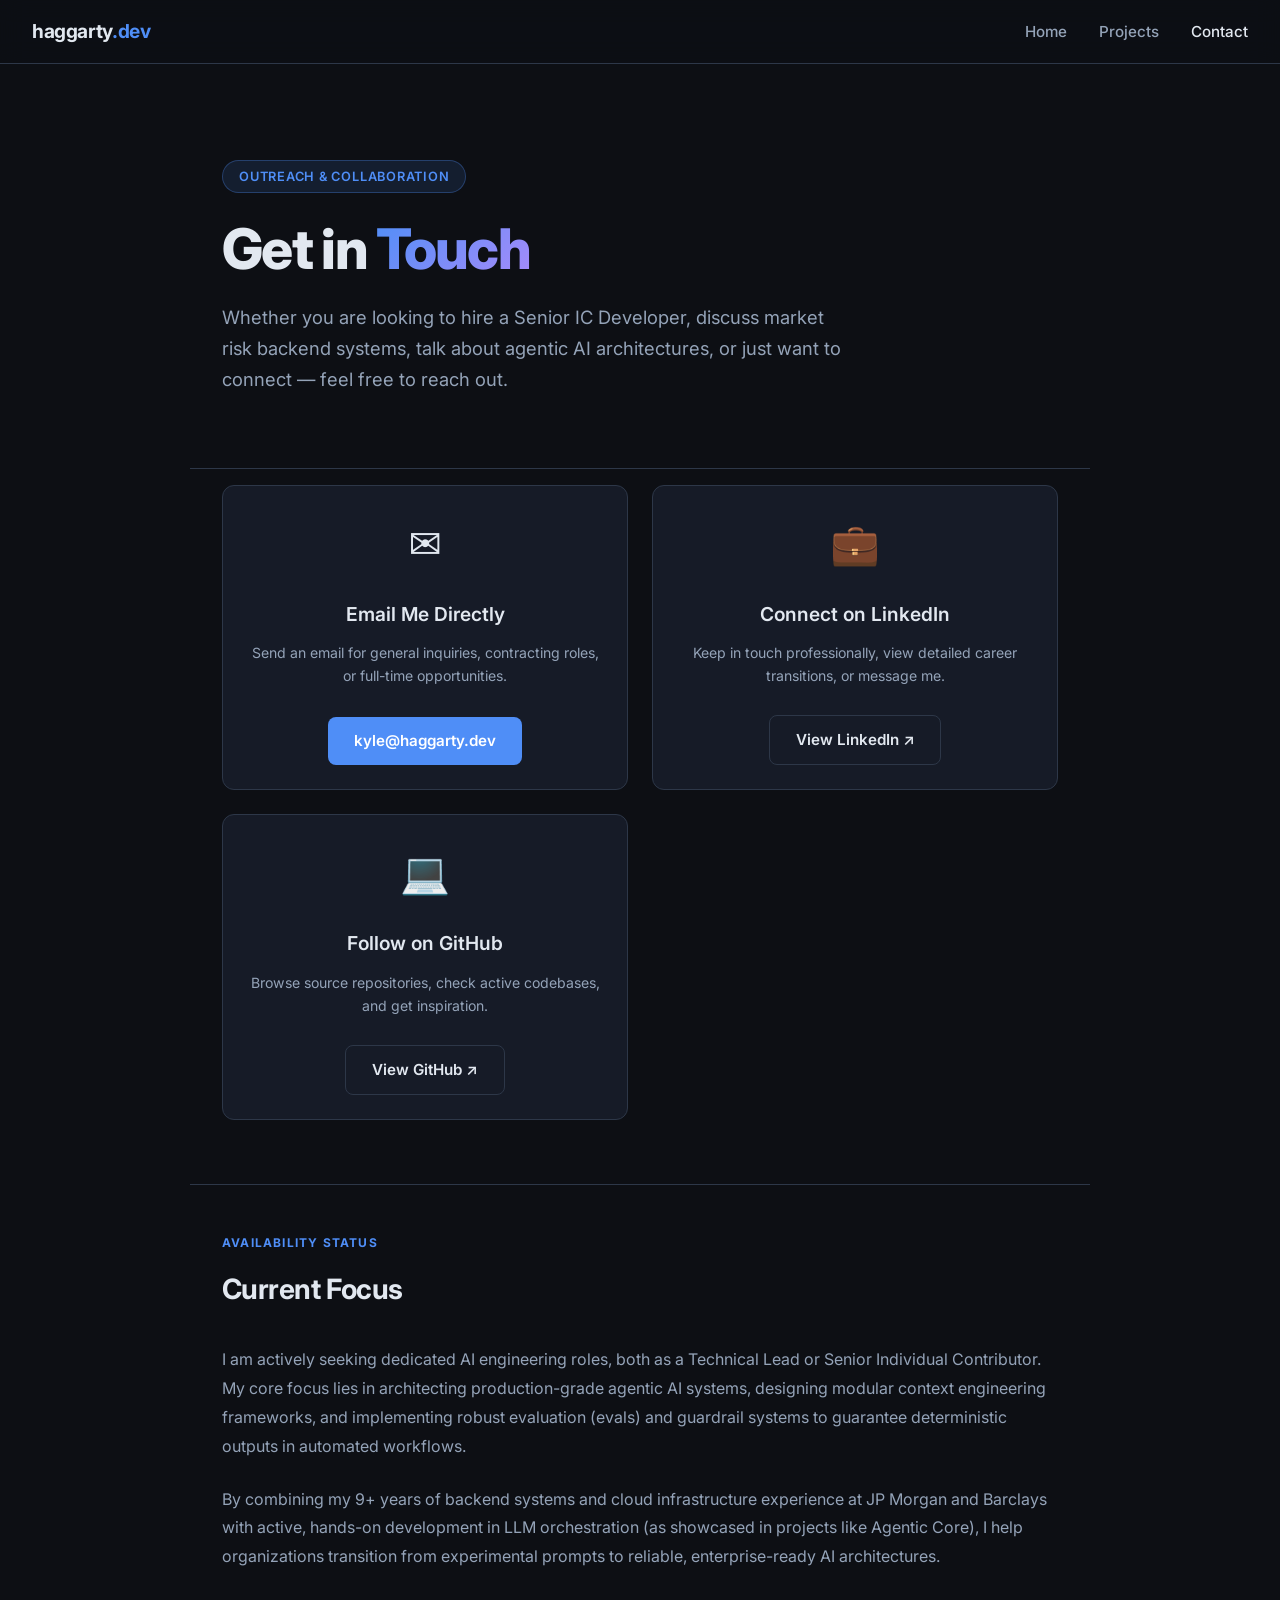
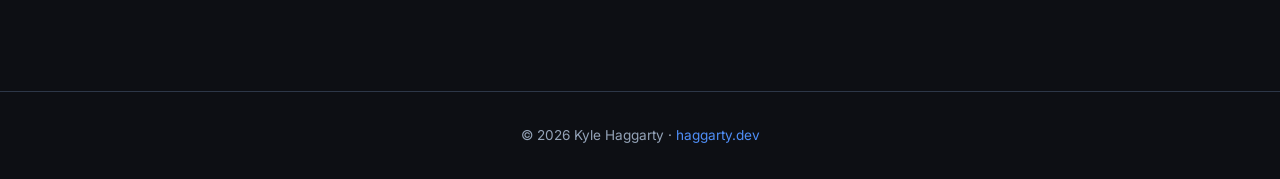
==== contact.html @ 56a33f6f "feat(profile): rebrand portfolio for Senior AI roles and add contact.html" ====
<!DOCTYPE html>
<html lang="en">

<head>
  <meta charset="UTF-8" />
  <meta name="viewport" content="width=device-width, initial-scale=1.0" />
  <title>Contact — Kyle Haggarty</title>
  <meta name="description"
    content="Get in touch with Kyle Haggarty — Senior Software Engineer. Direct email, LinkedIn, and GitHub links." />
  <link rel="preconnect" href="https://fonts.googleapis.com" />
  <link rel="preconnect" href="https://fonts.gstatic.com" crossorigin />
  <link href="https://fonts.googleapis.com/css2?family=Inter:wght@400;500;600;700;800&display=swap" rel="stylesheet" />
  <link rel="stylesheet" href="styles.css" />
</head>

<body>

  <!-- NAV -->
  <nav>
    <a href="index.html" class="nav-brand">haggarty<span>.dev</span></a>
    <ul class="nav-links">
      <li><a href="index.html">Home</a></li>
      <li><a href="projects.html">Projects</a></li>
      <li><a href="contact.html" class="active">Contact</a></li>
    </ul>
  </nav>

  <!-- HEADER -->
  <div class="hero" style="padding-bottom:2rem;">
    <div class="hero-tag">Outreach &amp; Collaboration</div>
    <h1>Get in <span class="highlight">Touch</span></h1>
    <p class="hero-sub">
      Whether you are looking to hire a Senior IC Developer, discuss market risk backend systems, talk about agentic AI
      architectures, or just want to connect — feel free to reach out.
    </p>
  </div>

  <!-- CONTACT OPTIONS -->
  <section style="padding-top:1rem;">
    <div class="projects-grid">

      <!-- Email Card -->
      <div class="project-card"
        style="text-align: center; align-items: center; justify-content: center; min-height: 220px;">
        <div class="project-icon" style="font-size: 2.5rem; margin-bottom: 0.5rem;">✉️</div>
        <div class="project-name" style="font-size: 1.2rem;">Email Me Directly</div>
        <div class="project-desc" style="text-align: center; margin-bottom: 1rem;">
          Send an email for general inquiries, contracting roles, or full-time opportunities.
        </div>
        <a href="mailto:kyle@haggarty.dev" class="btn btn-primary" style="margin-top: auto;">kyle@haggarty.dev</a>
      </div>

      <!-- LinkedIn Card -->
      <div class="project-card"
        style="text-align: center; align-items: center; justify-content: center; min-height: 220px;">
        <div class="project-icon" style="font-size: 2.5rem; margin-bottom: 0.5rem;">💼</div>
        <div class="project-name" style="font-size: 1.2rem;">Connect on LinkedIn</div>
        <div class="project-desc" style="text-align: center; margin-bottom: 1rem;">
          Keep in touch professionally, view detailed career transitions, or message me.
        </div>
        <a href="https://www.linkedin.com/in/kyle-haggarty/" target="_blank" rel="noopener" class="btn btn-outline"
          style="margin-top: auto;">View LinkedIn ↗</a>
      </div>

      <!-- GitHub Card -->
      <div class="project-card"
        style="text-align: center; align-items: center; justify-content: center; min-height: 220px;">
        <div class="project-icon" style="font-size: 2.5rem; margin-bottom: 0.5rem;">💻</div>
        <div class="project-name" style="font-size: 1.2rem;">Follow on GitHub</div>
        <div class="project-desc" style="text-align: center; margin-bottom: 1rem;">
          Browse source repositories, check active codebases, and get inspiration.
        </div>
        <a href="https://github.com/haggarty15" target="_blank" rel="noopener" class="btn btn-outline"
          style="margin-top: auto;">View GitHub ↗</a>
      </div>

    </div>
  </section>

  <!-- LIMELIGHT BIO -->
  <section id="status-availability"
    style="border-top: 1px solid var(--border); padding-top: 3rem; max-width: 900px; margin: 0 auto;">
    <div class="section-label">Availability Status</div>
    <div class="section-title">Current Focus</div>
    <p style="color: var(--muted); font-size: 1rem; line-height: 1.8; margin-bottom: 1.5rem;">
      I am actively seeking dedicated AI engineering roles, both as a Technical Lead or Senior Individual Contributor. My core focus lies in architecting production-grade agentic AI systems, designing modular context engineering frameworks, and implementing robust evaluation (evals) and guardrail systems to guarantee deterministic outputs in automated workflows.
    </p>
    <p style="color: var(--muted); font-size: 1rem; line-height: 1.8; margin-bottom: 1.5rem;">
      By combining my 9+ years of backend systems and cloud infrastructure experience at JP Morgan and Barclays with active, hands-on development in LLM orchestration (as showcased in projects like Agentic Core), I help organizations transition from experimental prompts to reliable, enterprise-ready AI architectures.
    </p>
  </section>

  <footer>
    <p>© 2026 Kyle Haggarty · <a href="https://haggarty.dev">haggarty.dev</a></p>
  </footer>

</body>

</html>
---- styles.css ----
/* ===== RESET & BASE ===== */
*, *::before, *::after {
  box-sizing: border-box;
  margin: 0;
  padding: 0;
}

:root {
  --bg: #0d0f14;
  --surface: #161b27;
  --surface-2: #1e2535;
  --accent: #4f8ef7;
  --accent-2: #a78bfa;
  --text: #e2e8f0;
  --muted: #94a3b8;
  --border: #2d3748;
  --radius: 12px;
  --font: 'Inter', system-ui, -apple-system, sans-serif;
}

html {
  scroll-behavior: smooth;
}

body {
  background: var(--bg);
  color: var(--text);
  font-family: var(--font);
  font-size: 16px;
  line-height: 1.7;
  min-height: 100vh;
}

a {
  color: var(--accent);
  text-decoration: none;
  transition: color 0.2s;
}

a:hover {
  color: var(--accent-2);
}

/* ===== NAV ===== */
nav {
  position: sticky;
  top: 0;
  z-index: 100;
  background: rgba(13, 15, 20, 0.85);
  backdrop-filter: blur(12px);
  border-bottom: 1px solid var(--border);
  padding: 0 2rem;
  display: flex;
  align-items: center;
  justify-content: space-between;
  height: 64px;
}

.nav-brand {
  font-size: 1.2rem;
  font-weight: 700;
  color: var(--text);
  letter-spacing: -0.02em;
}

.nav-brand span {
  color: var(--accent);
}

.nav-links {
  display: flex;
  gap: 2rem;
  list-style: none;
}

.nav-links a {
  color: var(--muted);
  font-size: 0.95rem;
  font-weight: 500;
  transition: color 0.2s;
}

.nav-links a:hover,
.nav-links a.active {
  color: var(--text);
}

/* ===== HERO ===== */
.hero {
  max-width: 900px;
  margin: 0 auto;
  padding: 6rem 2rem 4rem;
}

.hero-tag {
  display: inline-block;
  background: rgba(79, 142, 247, 0.12);
  color: var(--accent);
  border: 1px solid rgba(79, 142, 247, 0.3);
  border-radius: 99px;
  padding: 0.3rem 1rem;
  font-size: 0.8rem;
  font-weight: 600;
  letter-spacing: 0.06em;
  text-transform: uppercase;
  margin-bottom: 1.5rem;
}

.hero h1 {
  font-size: clamp(2.2rem, 5vw, 3.5rem);
  font-weight: 800;
  letter-spacing: -0.03em;
  line-height: 1.15;
  margin-bottom: 1.25rem;
}

.hero h1 .highlight {
  background: linear-gradient(135deg, var(--accent), var(--accent-2));
  -webkit-background-clip: text;
  -webkit-text-fill-color: transparent;
  background-clip: text;
}

.hero-sub {
  font-size: 1.15rem;
  color: var(--muted);
  max-width: 620px;
  margin-bottom: 2.5rem;
}

.hero-actions {
  display: flex;
  gap: 1rem;
  flex-wrap: wrap;
}

.btn {
  display: inline-flex;
  align-items: center;
  gap: 0.5rem;
  padding: 0.7rem 1.6rem;
  border-radius: 8px;
  font-size: 0.95rem;
  font-weight: 600;
  cursor: pointer;
  border: none;
  transition: all 0.2s;
}

.btn-primary {
  background: var(--accent);
  color: #fff;
}

.btn-primary:hover {
  background: #3b7de8;
  color: #fff;
  transform: translateY(-1px);
}

.btn-outline {
  background: transparent;
  color: var(--text);
  border: 1px solid var(--border);
}

.btn-outline:hover {
  border-color: var(--accent);
  color: var(--accent);
  transform: translateY(-1px);
}

/* ===== SECTIONS ===== */
section {
  max-width: 900px;
  margin: 0 auto;
  padding: 4rem 2rem;
  border-top: 1px solid var(--border);
}

.section-label {
  font-size: 0.75rem;
  font-weight: 700;
  letter-spacing: 0.1em;
  text-transform: uppercase;
  color: var(--accent);
  margin-bottom: 0.75rem;
}

.section-title {
  font-size: 1.75rem;
  font-weight: 700;
  letter-spacing: -0.02em;
  margin-bottom: 2rem;
}

/* ===== ABOUT ===== */
.about-grid {
  display: grid;
  grid-template-columns: 1fr 1fr;
  gap: 3rem;
  align-items: start;
}

@media (max-width: 640px) {
  .about-grid {
    grid-template-columns: 1fr;
  }
}

.about-text p {
  color: var(--muted);
  margin-bottom: 1rem;
}

.about-text p:last-child {
  margin-bottom: 0;
}

/* ===== SKILLS ===== */
.skills-list {
  display: flex;
  flex-wrap: wrap;
  gap: 0.6rem;
}

.skill-tag {
  background: var(--surface);
  border: 1px solid var(--border);
  border-radius: 6px;
  padding: 0.35rem 0.85rem;
  font-size: 0.85rem;
  color: var(--text);
  font-weight: 500;
}

/* ===== EXPERIENCE ===== */
.timeline {
  display: flex;
  flex-direction: column;
  gap: 2rem;
}

.timeline-item {
  display: grid;
  grid-template-columns: 160px 1fr;
  gap: 1.5rem;
}

@media (max-width: 600px) {
  .timeline-item {
    grid-template-columns: 1fr;
    gap: 0.4rem;
  }
}

.timeline-date {
  font-size: 0.85rem;
  color: var(--muted);
  padding-top: 0.15rem;
  font-weight: 500;
}

.timeline-content h3 {
  font-size: 1rem;
  font-weight: 600;
  margin-bottom: 0.2rem;
}

.timeline-content .company {
  color: var(--accent);
  font-size: 0.9rem;
  font-weight: 500;
  margin-bottom: 0.5rem;
}

.timeline-content p {
  color: var(--muted);
  font-size: 0.9rem;
}

/* ===== PROJECTS PAGE ===== */
.projects-grid {
  display: grid;
  grid-template-columns: repeat(auto-fill, minmax(280px, 1fr));
  gap: 1.5rem;
}

.project-card {
  background: var(--surface);
  border: 1px solid var(--border);
  border-radius: var(--radius);
  padding: 1.5rem;
  transition: border-color 0.2s, transform 0.2s;
  display: flex;
  flex-direction: column;
  gap: 0.75rem;
}

.project-card:hover {
  border-color: var(--accent);
  transform: translateY(-2px);
}

.project-header {
  display: flex;
  align-items: flex-start;
  justify-content: space-between;
  gap: 0.5rem;
}

.project-icon {
  font-size: 1.5rem;
}

.project-links {
  display: flex;
  gap: 0.5rem;
}

.project-links a {
  color: var(--muted);
  font-size: 0.85rem;
  transition: color 0.2s;
}

.project-links a:hover {
  color: var(--accent);
}

.project-name {
  font-size: 1.05rem;
  font-weight: 600;
  color: var(--text);
}

.project-desc {
  font-size: 0.88rem;
  color: var(--muted);
  line-height: 1.6;
  flex: 1;
}

.project-meta {
  display: flex;
  flex-direction: column;
  gap: 0.5rem;
}

.project-status {
  display: inline-flex;
  align-items: center;
  gap: 0.4rem;
  font-size: 0.8rem;
  font-weight: 600;
  padding: 0.25rem 0.7rem;
  border-radius: 99px;
  width: fit-content;
}

.status-active {
  background: rgba(34, 197, 94, 0.12);
  color: #4ade80;
  border: 1px solid rgba(34, 197, 94, 0.25);
}

.status-wip {
  background: rgba(251, 191, 36, 0.12);
  color: #fbbf24;
  border: 1px solid rgba(251, 191, 36, 0.25);
}

.status-archived {
  background: rgba(148, 163, 184, 0.1);
  color: var(--muted);
  border: 1px solid var(--border);
}

.project-tags {
  display: flex;
  flex-wrap: wrap;
  gap: 0.4rem;
}

.project-tag {
  background: rgba(79, 142, 247, 0.08);
  color: var(--accent);
  border: 1px solid rgba(79, 142, 247, 0.2);
  border-radius: 4px;
  padding: 0.15rem 0.55rem;
  font-size: 0.75rem;
  font-weight: 500;
}

.project-next {
  background: var(--surface-2);
  border-radius: 8px;
  padding: 0.75rem;
}

.project-next-label {
  font-size: 0.7rem;
  font-weight: 700;
  text-transform: uppercase;
  letter-spacing: 0.08em;
  color: var(--accent-2);
  margin-bottom: 0.3rem;
}

.project-next p {
  font-size: 0.82rem;
  color: var(--muted);
}

/* ===== CONTACT / FOOTER ===== */
.contact-links {
  display: flex;
  flex-wrap: wrap;
  gap: 1rem;
}

footer {
  text-align: center;
  padding: 2rem;
  color: var(--muted);
  font-size: 0.85rem;
  border-top: 1px solid var(--border);
  margin-top: 2rem;
}
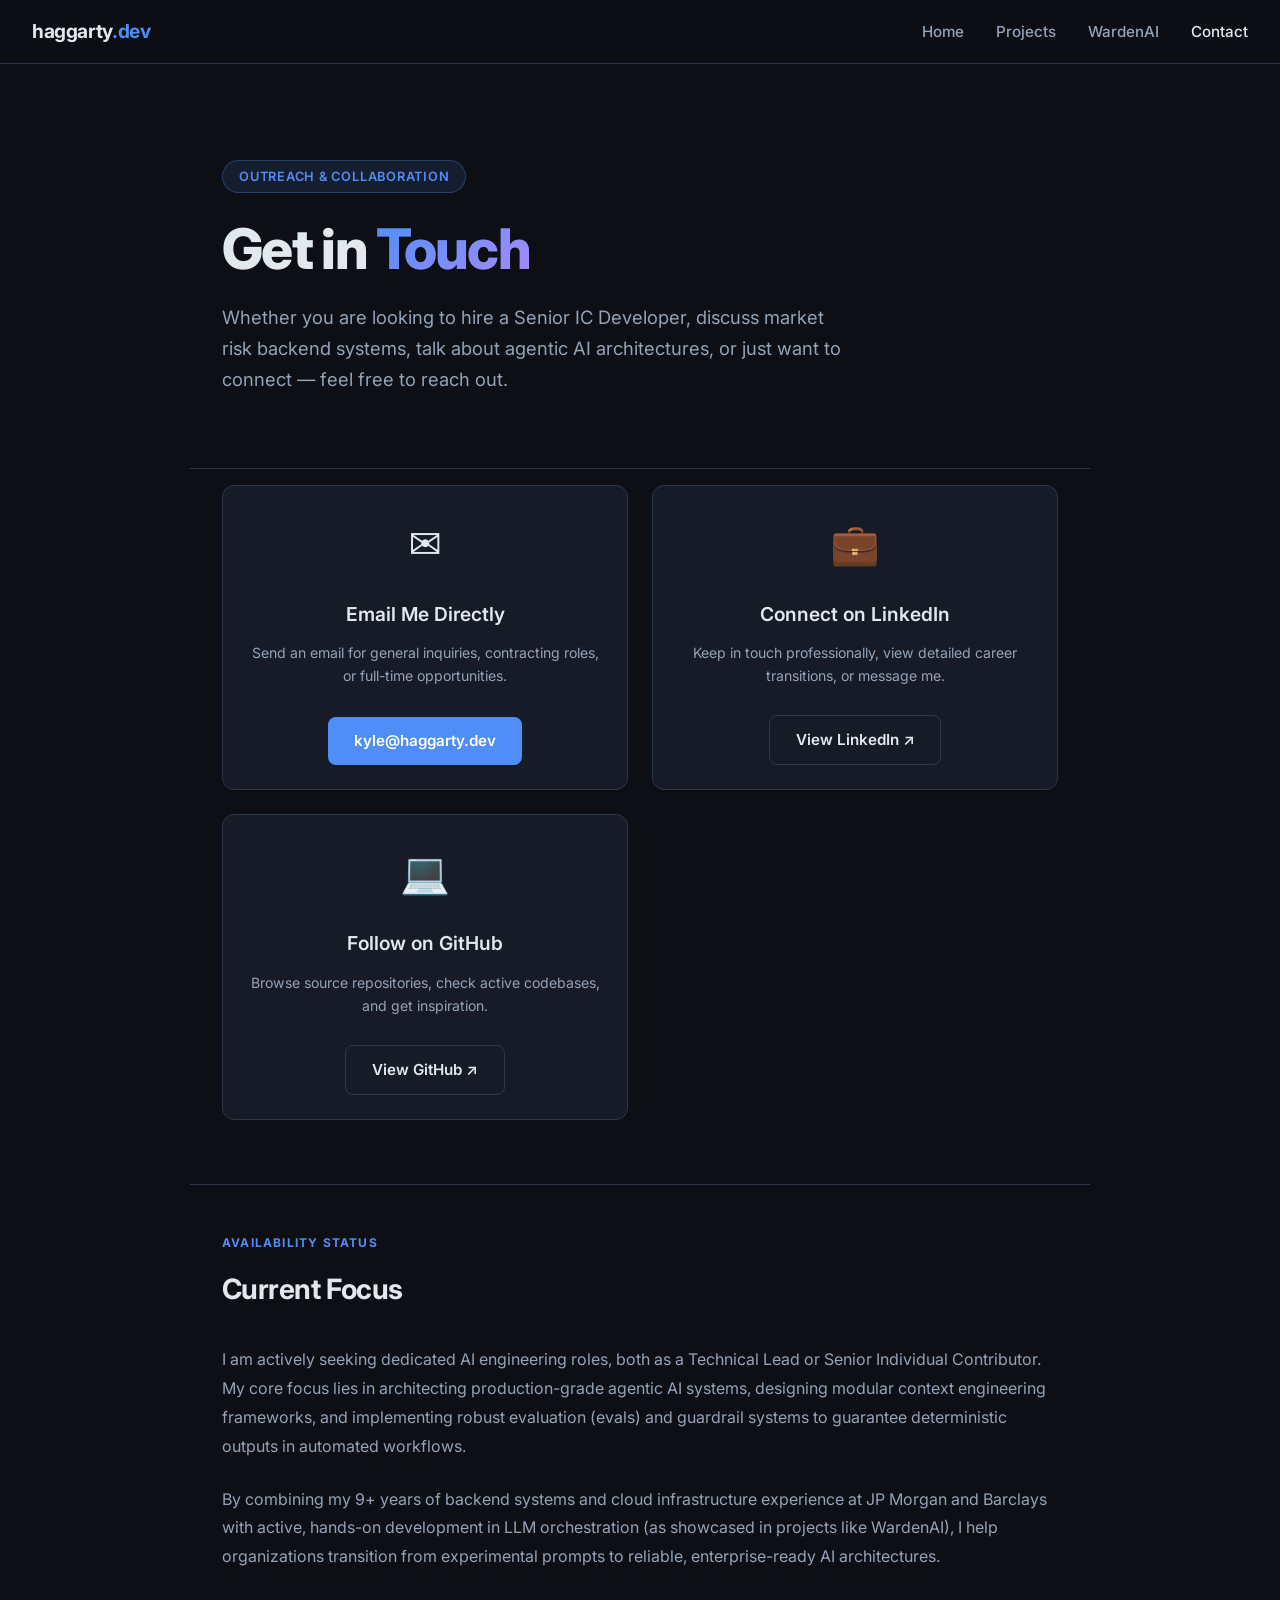
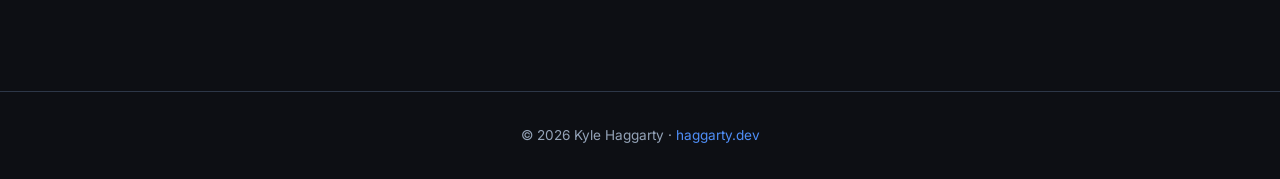
==== commit 9c1d5137: "feat: rebrand Agentic Core to WardenAI, promote to top nav Rename the project deep-dive page to ward" ====
--- a/contact.html
+++ b/contact.html
@@ -21,6 +21,7 @@
     <ul class="nav-links">
       <li><a href="index.html">Home</a></li>
       <li><a href="projects.html">Projects</a></li>
+      <li><a href="warden.html">WardenAI</a></li>
       <li><a href="contact.html" class="active">Contact</a></li>
     </ul>
   </nav>
@@ -86,7 +87,7 @@
       I am actively seeking dedicated AI engineering roles, both as a Technical Lead or Senior Individual Contributor. My core focus lies in architecting production-grade agentic AI systems, designing modular context engineering frameworks, and implementing robust evaluation (evals) and guardrail systems to guarantee deterministic outputs in automated workflows.
     </p>
     <p style="color: var(--muted); font-size: 1rem; line-height: 1.8; margin-bottom: 1.5rem;">
-      By combining my 9+ years of backend systems and cloud infrastructure experience at JP Morgan and Barclays with active, hands-on development in LLM orchestration (as showcased in projects like Agentic Core), I help organizations transition from experimental prompts to reliable, enterprise-ready AI architectures.
+      By combining my 9+ years of backend systems and cloud infrastructure experience at JP Morgan and Barclays with active, hands-on development in LLM orchestration (as showcased in projects like WardenAI), I help organizations transition from experimental prompts to reliable, enterprise-ready AI architectures.
     </p>
   </section>
 
--- a/styles.css
+++ b/styles.css
@@ -13,9 +13,21 @@
   --accent-2: #a78bfa;
   --text: #e2e8f0;
   --muted: #94a3b8;
+  --muted-2: #64748b;
   --border: #2d3748;
   --radius: 12px;
   --font: 'Inter', system-ui, -apple-system, sans-serif;
+  --font-mono: ui-monospace, 'SFMono-Regular', Menlo, Consolas, monospace;
+
+  --accent-dim: rgba(79, 142, 247, 0.1);
+  --accent-mid: rgba(79, 142, 247, 0.3);
+  --good: #4ade80;
+  --good-dim: rgba(74, 222, 128, 0.1);
+  --good-mid: rgba(74, 222, 128, 0.3);
+  --bad: #f87171;
+  --bad-dim: rgba(248, 113, 113, 0.08);
+  --teal: #2dd4bf;
+  --teal-dim: rgba(45, 212, 191, 0.08);
 }
 
 html {
@@ -234,6 +246,30 @@
   font-weight: 500;
 }
 
+.skill-tag.tag-ai {
+  background: rgba(167, 139, 250, 0.08);
+  border-color: rgba(167, 139, 250, 0.3);
+  color: #c084fc;
+}
+
+.skill-tag.tag-product {
+  background: rgba(251, 191, 36, 0.08);
+  border-color: rgba(251, 191, 36, 0.3);
+  color: #fbbf24;
+}
+
+.skill-tag.tag-backend {
+  background: rgba(79, 142, 247, 0.08);
+  border-color: rgba(79, 142, 247, 0.3);
+  color: #60a5fa;
+}
+
+.skill-tag.tag-cloud {
+  background: rgba(45, 212, 191, 0.08);
+  border-color: rgba(45, 212, 191, 0.3);
+  color: #2dd4bf;
+}
+
 /* ===== EXPERIENCE ===== */
 .timeline {
   display: flex;
@@ -427,3 +463,241 @@
   border-top: 1px solid var(--border);
   margin-top: 2rem;
 }
+
+.footer-inner {
+  display: flex;
+  justify-content: space-between;
+  align-items: center;
+  max-width: 900px;
+  margin: 0 auto;
+}
+
+/* ===== PRODUCT PAGE COMPONENTS (project deep-dives, e.g. agentic-core) ===== */
+.breadcrumb {
+  max-width: 900px;
+  margin: 0 auto;
+  padding: 1.25rem 2rem 0;
+  font-size: 0.85rem;
+  color: var(--muted-2);
+  font-family: var(--font-mono);
+}
+.breadcrumb a { color: var(--muted-2); }
+.breadcrumb a:hover { color: var(--accent); }
+.breadcrumb .current { color: var(--muted); }
+
+code {
+  font-family: var(--font-mono);
+  font-size: 0.85em;
+  background: var(--surface-2);
+  border: 1px solid var(--border);
+  border-radius: 4px;
+  padding: 1px 6px;
+  color: var(--text);
+}
+
+.lead {
+  font-size: 1.02rem;
+  line-height: 1.7;
+  color: var(--muted);
+  max-width: 640px;
+  margin-bottom: 2.5rem;
+}
+
+/* -- value / who grids -- */
+.value-grid {
+  display: grid;
+  grid-template-columns: repeat(4, 1fr);
+  gap: 1px;
+  background: var(--border);
+  border: 1px solid var(--border);
+  border-radius: var(--radius);
+  overflow: hidden;
+}
+.value-card { background: var(--surface); padding: 1.5rem 1.4rem; display: flex; flex-direction: column; gap: 0.6rem; }
+.value-stat {
+  font-family: var(--font-mono);
+  font-size: 0.7rem;
+  font-weight: 600;
+  letter-spacing: 0.08em;
+  text-transform: uppercase;
+  color: var(--accent-2);
+}
+.value-card h3 { font-size: 0.98rem; font-weight: 600; color: var(--text); line-height: 1.35; }
+.value-card p { font-size: 0.85rem; color: var(--muted); line-height: 1.6; }
+
+.who-grid { display: flex; flex-direction: column; gap: 1px; background: var(--border); border: 1px solid var(--border); border-radius: var(--radius); overflow: hidden; }
+.who-card { background: var(--surface); padding: 1.5rem 1.75rem; display: flex; gap: 1.25rem; align-items: flex-start; }
+.who-mark { font-family: var(--font-mono); font-size: 0.75rem; font-weight: 700; color: var(--accent); border: 1px solid var(--accent-mid); background: var(--accent-dim); border-radius: 6px; width: 32px; height: 32px; display: flex; align-items: center; justify-content: center; flex-shrink: 0; }
+.who-card h3 { font-size: 0.95rem; font-weight: 600; color: var(--text); margin-bottom: 0.35rem; }
+.who-card p { font-size: 0.87rem; color: var(--muted); line-height: 1.6; }
+
+/* -- problem / gap grid -- */
+.gap-grid {
+  display: grid;
+  grid-template-columns: 1fr 1fr;
+  gap: 1px;
+  background: var(--border);
+  border: 1px solid var(--border);
+  border-radius: var(--radius);
+  overflow: hidden;
+  margin-bottom: 2rem;
+}
+.gap-cell { background: var(--surface); padding: 1.75rem 2rem; }
+.gap-cell-label {
+  font-family: var(--font-mono);
+  font-size: 0.7rem;
+  font-weight: 600;
+  letter-spacing: 0.08em;
+  text-transform: uppercase;
+  margin-bottom: 0.75rem;
+}
+.gap-cell-label.have { color: var(--teal); }
+.gap-cell-label.missing { color: var(--bad); }
+.gap-cell h3 { font-size: 0.95rem; font-weight: 600; color: var(--text); margin-bottom: 0.9rem; }
+.gap-list { list-style: none; display: flex; flex-direction: column; gap: 0.5rem; }
+.gap-list li { font-size: 0.88rem; color: var(--muted); display: flex; align-items: flex-start; gap: 0.6rem; }
+.gap-list li::before { flex-shrink: 0; margin-top: 0.15rem; font-size: 0.75rem; }
+.gap-cell.have .gap-list li::before { content: '✓'; color: var(--teal); }
+.gap-cell.missing .gap-list li::before { content: '✗'; color: var(--bad); }
+
+.thesis-box {
+  background: var(--accent-dim);
+  border: 1px solid var(--accent-mid);
+  border-radius: var(--radius);
+  padding: 1.5rem 1.75rem;
+  font-size: 0.95rem;
+  line-height: 1.65;
+  color: var(--text);
+}
+.thesis-box strong { color: var(--accent); }
+
+/* -- flow diagram -- */
+.flow-wrap { overflow-x: auto; }
+.flow { display: flex; align-items: center; gap: 0; min-width: 700px; padding: 0.5rem 0; }
+.flow-phase { display: flex; flex-direction: column; align-items: center; gap: 0.4rem; flex: 1; }
+.flow-bubble {
+  background: var(--surface);
+  border: 1px solid var(--border);
+  border-radius: 6px;
+  padding: 0.6rem 0.85rem;
+  font-family: var(--font-mono);
+  font-size: 0.7rem;
+  font-weight: 600;
+  color: var(--text);
+  white-space: nowrap;
+  text-align: center;
+}
+.flow-bubble.parallel { border-color: var(--teal); color: var(--teal); background: var(--teal-dim); }
+.flow-sub { font-family: var(--font-mono); font-size: 0.65rem; color: var(--muted-2); white-space: nowrap; }
+.flow-gate { display: flex; flex-direction: column; align-items: center; gap: 0.25rem; flex-shrink: 0; padding: 0 0.25rem; }
+.gate-dot { width: 10px; height: 10px; border-radius: 50%; background: var(--accent); flex-shrink: 0; box-shadow: 0 0 0 3px var(--accent-dim); }
+@keyframes pulse {
+  0%, 100% { box-shadow: 0 0 0 3px var(--accent-dim); }
+  50% { box-shadow: 0 0 0 6px var(--accent-mid); }
+}
+@media (prefers-reduced-motion: no-preference) { .gate-dot { animation: pulse 2.5s ease-in-out infinite; } }
+.gate-label {
+  font-family: var(--font-mono);
+  font-size: 0.6rem;
+  font-weight: 600;
+  color: var(--accent);
+  letter-spacing: 0.06em;
+  writing-mode: vertical-rl;
+  text-orientation: mixed;
+  transform: rotate(180deg);
+  height: 36px;
+}
+.flow-arrow { flex-shrink: 0; width: 20px; height: 1px; background: var(--border); position: relative; }
+.flow-arrow::after {
+  content: ''; position: absolute; right: -1px; top: -3px;
+  border-top: 3px solid transparent; border-bottom: 3px solid transparent; border-left: 5px solid var(--border);
+}
+.flow-loop {
+  display: flex; flex-direction: column; align-items: center; gap: 0.25rem;
+  background: var(--surface-2); border: 1px dashed var(--border); border-radius: 6px;
+  padding: 0.75rem 0.6rem; flex: 2;
+}
+.flow-loop-label {
+  font-family: var(--font-mono); font-size: 0.6rem; color: var(--muted-2);
+  letter-spacing: 0.06em; text-transform: uppercase; margin-bottom: 0.25rem;
+}
+.flow-pair { display: flex; flex-direction: column; gap: 0.4rem; align-items: center; }
+
+/* -- feature grid -- */
+.feature-grid {
+  display: grid; grid-template-columns: repeat(2, 1fr); gap: 1px;
+  background: var(--border); border: 1px solid var(--border); border-radius: var(--radius); overflow: hidden;
+}
+.feature-card { background: var(--surface); padding: 1.75rem 2rem; display: flex; flex-direction: column; gap: 0.6rem; }
+.feature-card-label {
+  font-family: var(--font-mono); font-size: 0.65rem; font-weight: 600; color: var(--accent-2);
+  letter-spacing: 0.1em; text-transform: uppercase;
+}
+.feature-card h3 { font-size: 1rem; font-weight: 600; color: var(--text); line-height: 1.35; }
+.feature-card p { font-size: 0.88rem; line-height: 1.65; color: var(--muted); }
+
+/* -- self-improve loop -- */
+.loop-diagram {
+  display: flex; flex-direction: column; max-width: 640px;
+  border: 1px solid var(--border); border-radius: var(--radius); overflow: hidden;
+}
+.loop-step {
+  display: flex; align-items: flex-start; gap: 1.25rem; padding: 1.1rem 1.5rem;
+  border-bottom: 1px solid var(--border); background: var(--surface);
+}
+.loop-step:last-child { border-bottom: none; }
+.loop-step-n { font-family: var(--font-mono); font-size: 0.7rem; font-weight: 600; color: var(--muted-2); flex-shrink: 0; min-width: 22px; padding-top: 0.15rem; }
+.loop-step-content { flex: 1; }
+.loop-step-title { font-size: 0.9rem; font-weight: 600; color: var(--text); margin-bottom: 0.2rem; }
+.loop-step-desc { font-size: 0.82rem; color: var(--muted); line-height: 1.55; }
+.loop-step-badge {
+  font-family: var(--font-mono); font-size: 0.63rem; font-weight: 600; padding: 0.2rem 0.5rem;
+  border-radius: 4px; flex-shrink: 0; margin-top: 0.1rem; white-space: nowrap;
+}
+.badge-accent { background: var(--accent-dim); color: var(--accent); border: 1px solid var(--accent-mid); }
+.badge-good { background: var(--good-dim); color: var(--good); border: 1px solid var(--good-mid); }
+.loop-feedback { background: var(--accent-dim); }
+.loop-feedback .loop-step-title { color: var(--accent); }
+
+/* -- architecture callout -- */
+.arch-note { background: var(--surface); border: 1px solid var(--border); border-radius: var(--radius); overflow: hidden; margin-top: 2.5rem; }
+.arch-note-header {
+  font-family: var(--font-mono); font-size: 0.68rem; font-weight: 600; letter-spacing: 0.06em; text-transform: uppercase;
+  color: var(--muted-2); padding: 0.75rem 1.25rem; border-bottom: 1px solid var(--border); background: var(--surface-2);
+}
+.arch-note-body { padding: 1.25rem 1.5rem; display: flex; gap: 2rem; }
+.arch-col { flex: 1; }
+.arch-col-label { font-family: var(--font-mono); font-size: 0.63rem; font-weight: 600; color: var(--muted-2); letter-spacing: 0.08em; text-transform: uppercase; margin-bottom: 0.6rem; }
+.arch-col pre { font-family: var(--font-mono); font-size: 0.75rem; line-height: 1.7; color: var(--muted); white-space: pre; }
+.arch-col pre .hl { color: var(--accent); }
+.arch-col pre .dim { color: var(--muted-2); }
+.arch-divider { width: 1px; background: var(--border); flex-shrink: 0; margin: 0.25rem 0; }
+
+/* -- comparison table -- */
+.cmp-table-wrap { overflow-x: auto; }
+.cmp-table { width: 100%; border-collapse: collapse; font-size: 0.85rem; }
+.cmp-table th {
+  text-align: left; font-family: var(--font-mono); font-size: 0.68rem; font-weight: 600; letter-spacing: 0.05em;
+  text-transform: uppercase; color: var(--muted-2); padding: 0.75rem 1rem; border-bottom: 2px solid var(--border);
+}
+.cmp-table th.hl { color: var(--text); border-bottom-color: var(--accent); }
+.cmp-table td { padding: 0.8rem 1rem; border-bottom: 1px solid var(--border); color: var(--muted); vertical-align: top; }
+.cmp-table td:first-child { color: var(--text); font-weight: 500; }
+.cmp-table td.hl { background: var(--accent-dim); }
+.cmp-table tr:last-child td { border-bottom: none; }
+.cmp-yes { color: var(--good); font-weight: 600; }
+.cmp-no { color: var(--bad); font-weight: 400; }
+.cmp-part { color: var(--muted-2); font-style: italic; }
+
+/* -- product page responsive -- */
+@media (max-width: 680px) {
+  .value-grid { grid-template-columns: 1fr 1fr; }
+  .gap-grid { grid-template-columns: 1fr; }
+  .feature-grid { grid-template-columns: 1fr; }
+  .arch-note-body { flex-direction: column; }
+  .arch-divider { width: 100%; height: 1px; }
+  .footer-inner { flex-direction: column; gap: 0.75rem; }
+}
+@media (max-width: 480px) {
+  .value-grid { grid-template-columns: 1fr; }
+}
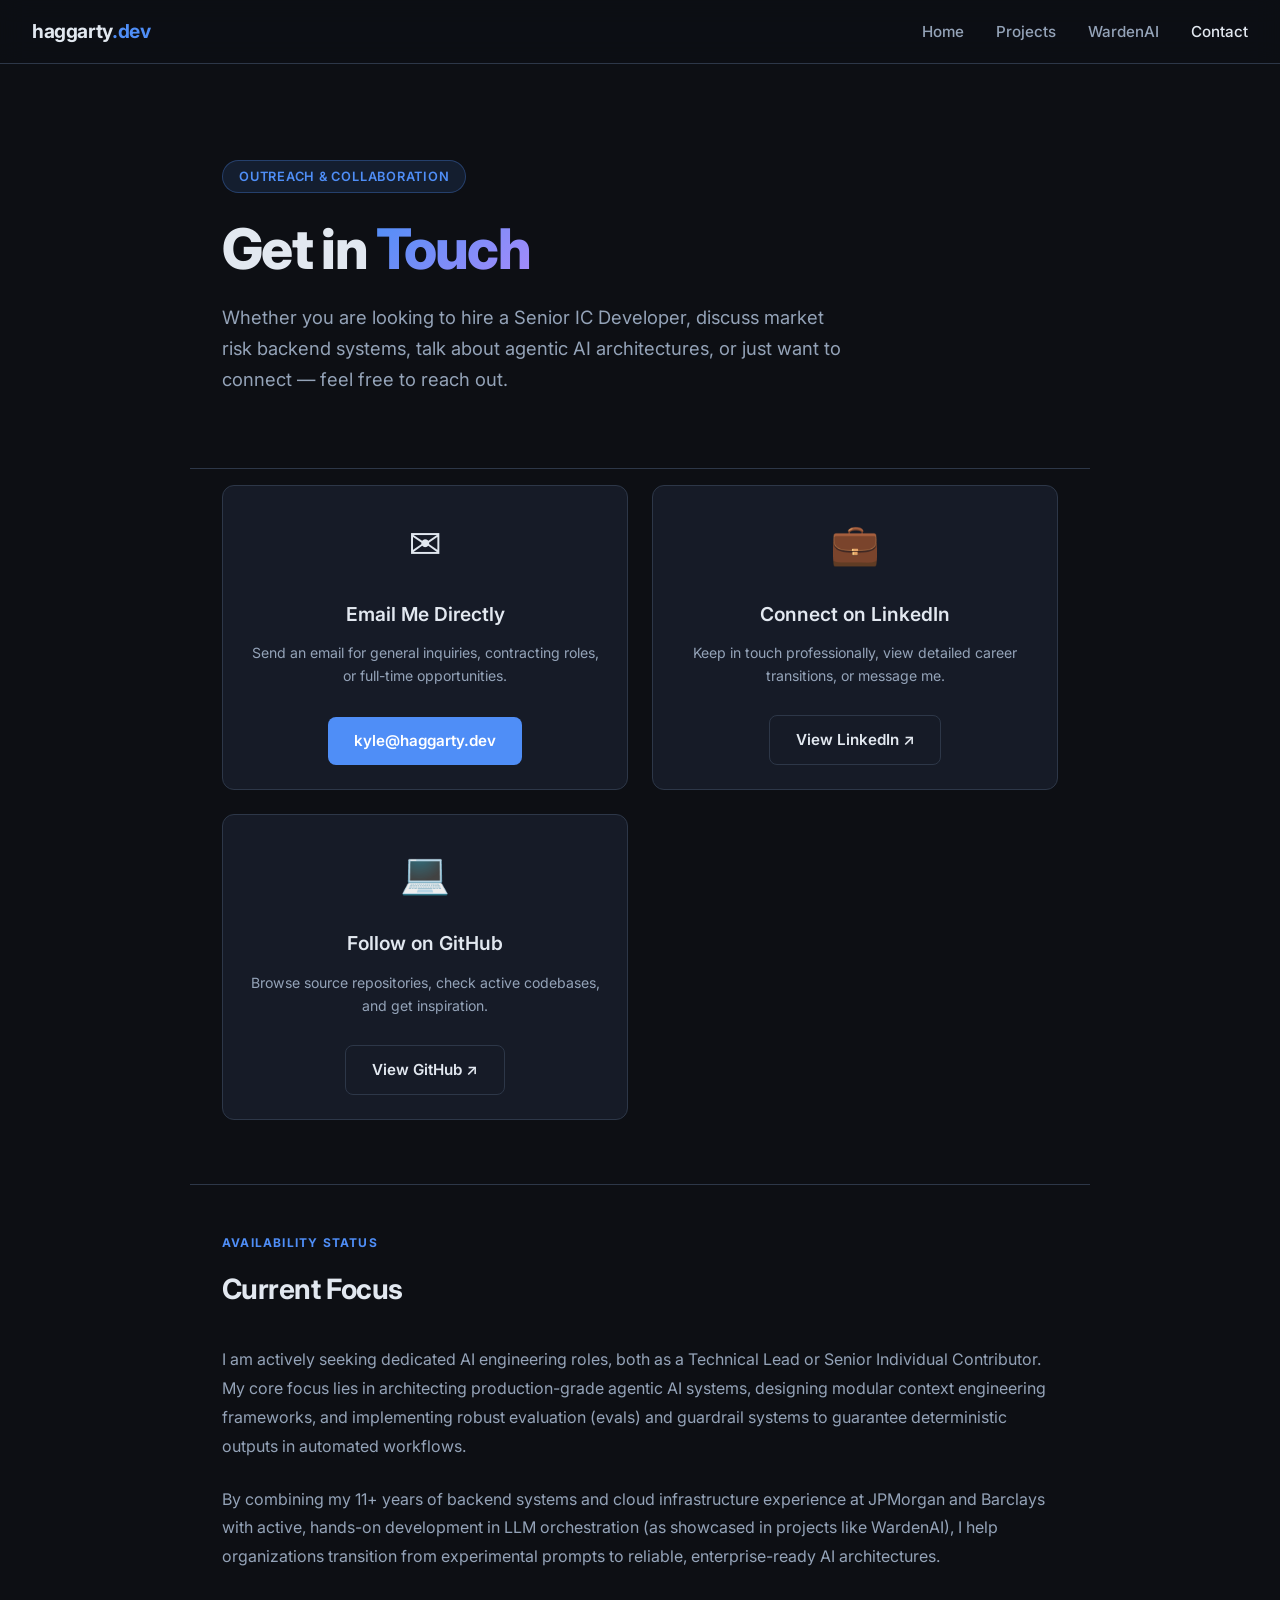
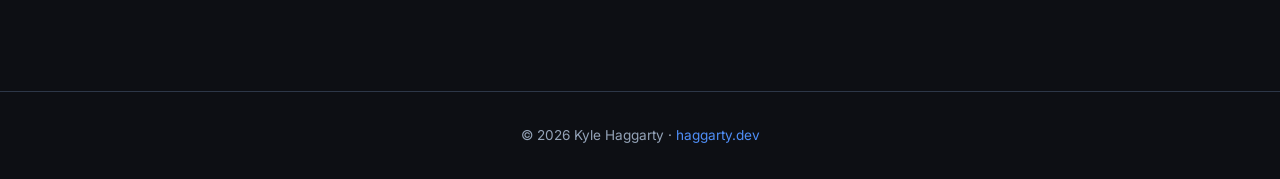
==== commit 746b2f65: "feat: apply recruiter-review fixes (repo privacy, tenure, positioning) - Mark WardenAI, Greenbrook, " ====
--- a/contact.html
+++ b/contact.html
@@ -10,7 +10,7 @@
   <link rel="preconnect" href="https://fonts.googleapis.com" />
   <link rel="preconnect" href="https://fonts.gstatic.com" crossorigin />
   <link href="https://fonts.googleapis.com/css2?family=Inter:wght@400;500;600;700;800&display=swap" rel="stylesheet" />
-  <link rel="stylesheet" href="styles.css" />
+  <link rel="stylesheet" href="styles.css?v=20260823" />
 </head>
 
 <body>
@@ -87,7 +87,7 @@
       I am actively seeking dedicated AI engineering roles, both as a Technical Lead or Senior Individual Contributor. My core focus lies in architecting production-grade agentic AI systems, designing modular context engineering frameworks, and implementing robust evaluation (evals) and guardrail systems to guarantee deterministic outputs in automated workflows.
     </p>
     <p style="color: var(--muted); font-size: 1rem; line-height: 1.8; margin-bottom: 1.5rem;">
-      By combining my 9+ years of backend systems and cloud infrastructure experience at JP Morgan and Barclays with active, hands-on development in LLM orchestration (as showcased in projects like WardenAI), I help organizations transition from experimental prompts to reliable, enterprise-ready AI architectures.
+      By combining my 11+ years of backend systems and cloud infrastructure experience at JPMorgan and Barclays with active, hands-on development in LLM orchestration (as showcased in projects like WardenAI), I help organizations transition from experimental prompts to reliable, enterprise-ready AI architectures.
     </p>
   </section>
 
--- a/styles.css
+++ b/styles.css
@@ -531,35 +531,6 @@
 .who-card h3 { font-size: 0.95rem; font-weight: 600; color: var(--text); margin-bottom: 0.35rem; }
 .who-card p { font-size: 0.87rem; color: var(--muted); line-height: 1.6; }
 
-/* -- problem / gap grid -- */
-.gap-grid {
-  display: grid;
-  grid-template-columns: 1fr 1fr;
-  gap: 1px;
-  background: var(--border);
-  border: 1px solid var(--border);
-  border-radius: var(--radius);
-  overflow: hidden;
-  margin-bottom: 2rem;
-}
-.gap-cell { background: var(--surface); padding: 1.75rem 2rem; }
-.gap-cell-label {
-  font-family: var(--font-mono);
-  font-size: 0.7rem;
-  font-weight: 600;
-  letter-spacing: 0.08em;
-  text-transform: uppercase;
-  margin-bottom: 0.75rem;
-}
-.gap-cell-label.have { color: var(--teal); }
-.gap-cell-label.missing { color: var(--bad); }
-.gap-cell h3 { font-size: 0.95rem; font-weight: 600; color: var(--text); margin-bottom: 0.9rem; }
-.gap-list { list-style: none; display: flex; flex-direction: column; gap: 0.5rem; }
-.gap-list li { font-size: 0.88rem; color: var(--muted); display: flex; align-items: flex-start; gap: 0.6rem; }
-.gap-list li::before { flex-shrink: 0; margin-top: 0.15rem; font-size: 0.75rem; }
-.gap-cell.have .gap-list li::before { content: '✓'; color: var(--teal); }
-.gap-cell.missing .gap-list li::before { content: '✗'; color: var(--bad); }
-
 .thesis-box {
   background: var(--accent-dim);
   border: 1px solid var(--accent-mid);
@@ -673,26 +644,23 @@
 .arch-col pre .dim { color: var(--muted-2); }
 .arch-divider { width: 1px; background: var(--border); flex-shrink: 0; margin: 0.25rem 0; }
 
-/* -- comparison table -- */
-.cmp-table-wrap { overflow-x: auto; }
-.cmp-table { width: 100%; border-collapse: collapse; font-size: 0.85rem; }
-.cmp-table th {
-  text-align: left; font-family: var(--font-mono); font-size: 0.68rem; font-weight: 600; letter-spacing: 0.05em;
-  text-transform: uppercase; color: var(--muted-2); padding: 0.75rem 1rem; border-bottom: 2px solid var(--border);
-}
-.cmp-table th.hl { color: var(--text); border-bottom-color: var(--accent); }
-.cmp-table td { padding: 0.8rem 1rem; border-bottom: 1px solid var(--border); color: var(--muted); vertical-align: top; }
-.cmp-table td:first-child { color: var(--text); font-weight: 500; }
-.cmp-table td.hl { background: var(--accent-dim); }
-.cmp-table tr:last-child td { border-bottom: none; }
-.cmp-yes { color: var(--good); font-weight: 600; }
-.cmp-no { color: var(--bad); font-weight: 400; }
-.cmp-part { color: var(--muted-2); font-style: italic; }
+/* -- private repo badge -- */
+.badge-private {
+  display: inline-flex;
+  align-items: center;
+  gap: 0.4rem;
+  padding: 0.35rem 0.85rem;
+  border-radius: 6px;
+  font-size: 0.85rem;
+  font-weight: 500;
+  color: var(--muted);
+  background: var(--surface);
+  border: 1px solid var(--border);
+}
 
 /* -- product page responsive -- */
 @media (max-width: 680px) {
   .value-grid { grid-template-columns: 1fr 1fr; }
-  .gap-grid { grid-template-columns: 1fr; }
   .feature-grid { grid-template-columns: 1fr; }
   .arch-note-body { flex-direction: column; }
   .arch-divider { width: 100%; height: 1px; }
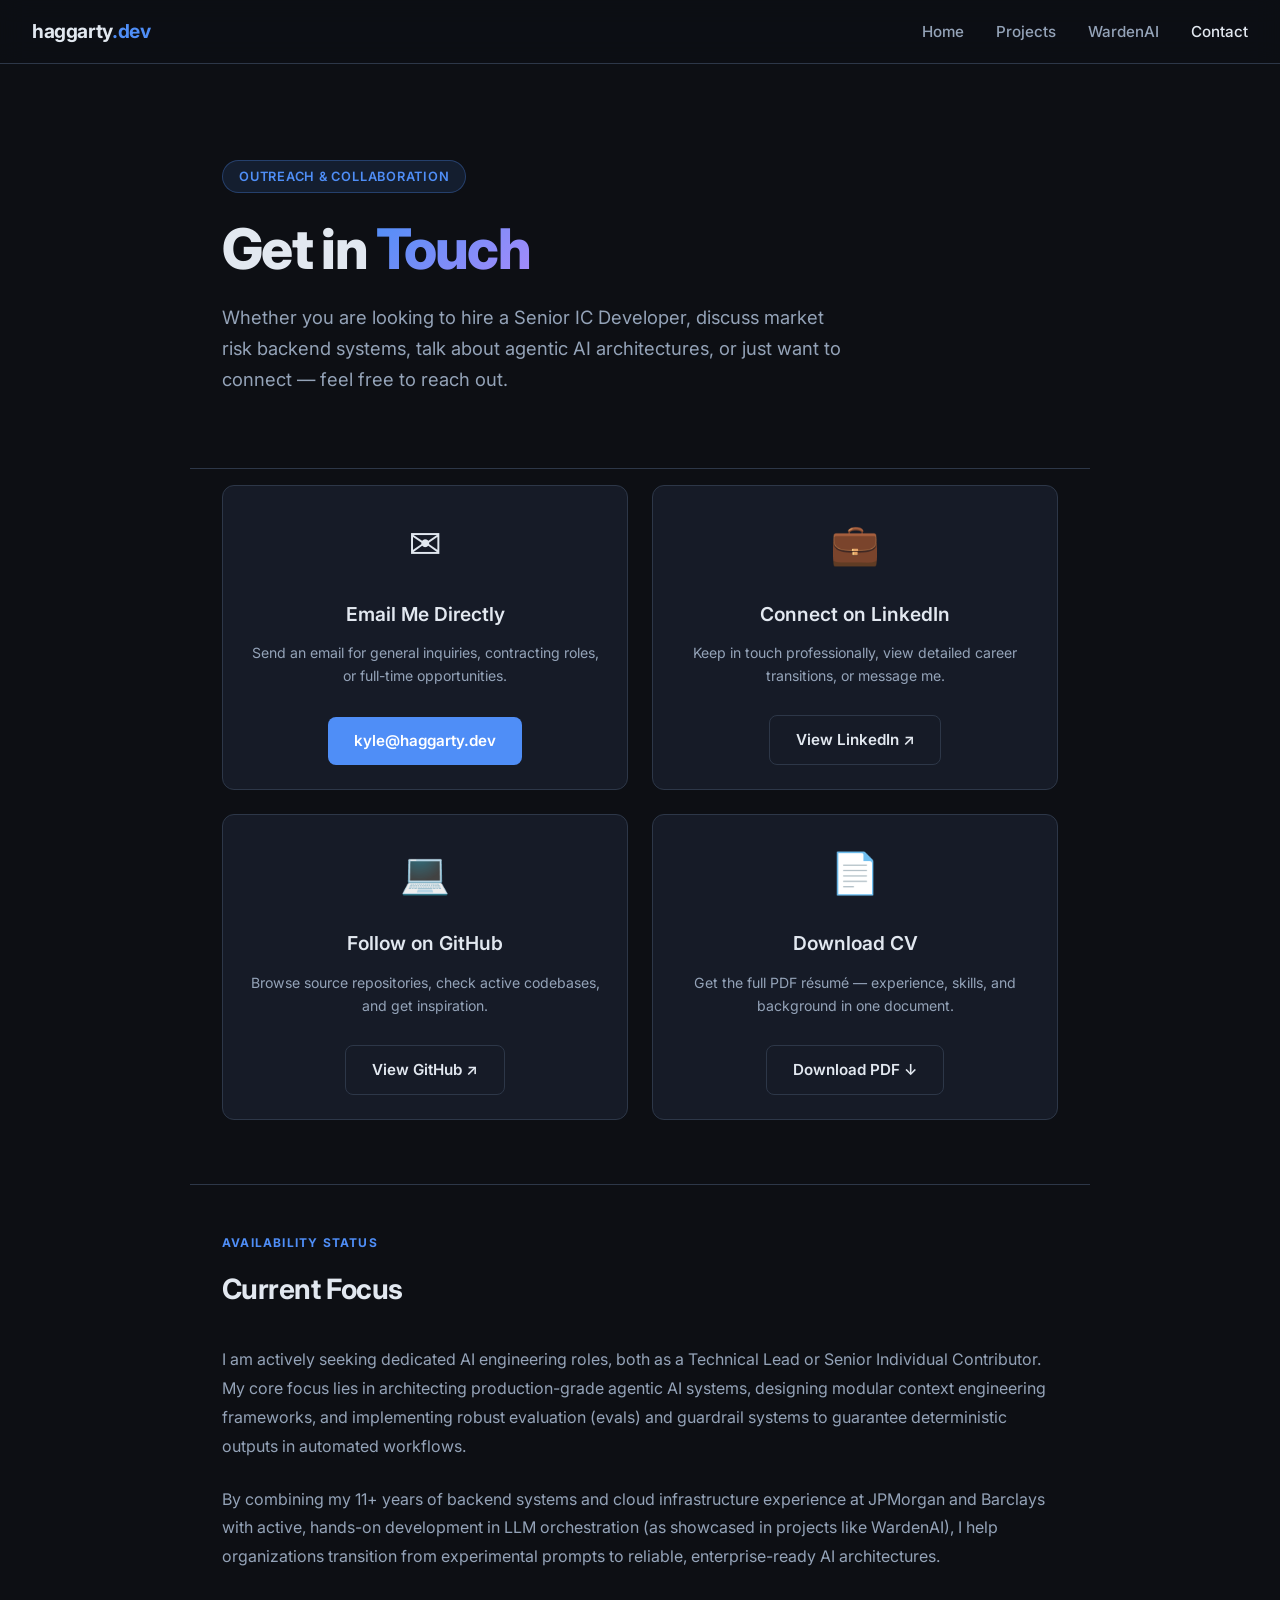
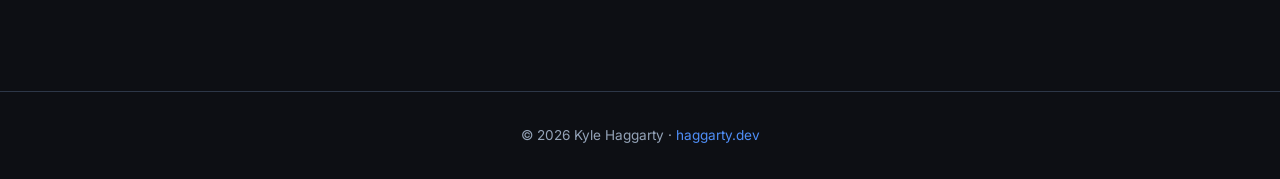
==== commit 39ca9754: "feat: add downloadable CV and correct PAM/JIT wording - Add Kyle_Haggarty_CV.pdf to the repo root an" ====
--- a/contact.html
+++ b/contact.html
@@ -75,6 +75,18 @@
           style="margin-top: auto;">View GitHub ↗</a>
       </div>
 
+      <!-- CV Card -->
+      <div class="project-card"
+        style="text-align: center; align-items: center; justify-content: center; min-height: 220px;">
+        <div class="project-icon" style="font-size: 2.5rem; margin-bottom: 0.5rem;">📄</div>
+        <div class="project-name" style="font-size: 1.2rem;">Download CV</div>
+        <div class="project-desc" style="text-align: center; margin-bottom: 1rem;">
+          Get the full PDF résumé — experience, skills, and background in one document.
+        </div>
+        <a href="Kyle_Haggarty_CV.pdf" target="_blank" class="btn btn-outline"
+          style="margin-top: auto;">Download PDF ↓</a>
+      </div>
+
     </div>
   </section>
 
--- a/styles.css
+++ b/styles.css
@@ -28,6 +28,9 @@
   --bad-dim: rgba(248, 113, 113, 0.08);
   --teal: #2dd4bf;
   --teal-dim: rgba(45, 212, 191, 0.08);
+  --warn: #fbbf24;
+  --warn-dim: rgba(251, 191, 36, 0.1);
+  --warn-mid: rgba(251, 191, 36, 0.3);
 }
 
 html {
@@ -315,6 +318,30 @@
   font-size: 0.9rem;
 }
 
+.timeline-content ul {
+  list-style: none;
+  display: flex;
+  flex-direction: column;
+  gap: 0.5rem;
+  margin: 0;
+  padding: 0;
+}
+
+.timeline-content ul li {
+  color: var(--muted);
+  font-size: 0.9rem;
+  line-height: 1.6;
+  padding-left: 1.1rem;
+  position: relative;
+}
+
+.timeline-content ul li::before {
+  content: '•';
+  position: absolute;
+  left: 0;
+  color: var(--accent);
+}
+
 /* ===== PROJECTS PAGE ===== */
 .projects-grid {
   display: grid;
@@ -658,6 +685,130 @@
   border: 1px solid var(--border);
 }
 
+/* -- trust row -- */
+.trust-row {
+  display: flex;
+  flex-wrap: wrap;
+  gap: 1.5rem;
+  margin-top: 1.5rem;
+}
+.trust-row span {
+  display: inline-flex;
+  align-items: center;
+  gap: 0.5rem;
+  font-size: 0.85rem;
+  color: var(--muted);
+}
+.trust-row span::before {
+  content: '✓';
+  color: var(--good);
+  font-weight: 700;
+}
+
+/* -- agent icon row -- */
+.agent-row {
+  display: flex;
+  flex-wrap: wrap;
+  justify-content: center;
+  gap: 2rem 1.5rem;
+  padding: 2rem 0;
+}
+.agent-node {
+  display: flex;
+  flex-direction: column;
+  align-items: center;
+  gap: 0.6rem;
+  width: 88px;
+}
+.agent-node-icon {
+  width: 56px;
+  height: 56px;
+  border-radius: 50%;
+  background: var(--accent-dim);
+  border: 1px solid var(--accent-mid);
+  display: flex;
+  align-items: center;
+  justify-content: center;
+  font-size: 1.4rem;
+}
+.agent-node-label {
+  font-size: 0.78rem;
+  font-weight: 600;
+  color: var(--text);
+  text-align: center;
+}
+.agent-connector {
+  border-top: 1px dashed var(--border);
+  margin: 0 auto;
+  max-width: 600px;
+}
+
+/* -- checkpoint mockup panel -- */
+.mockup-card {
+  background: var(--surface);
+  border: 1px solid var(--border);
+  border-radius: var(--radius);
+  overflow: hidden;
+  max-width: 560px;
+  margin-top: 2.5rem;
+  box-shadow: 0 20px 50px rgba(0, 0, 0, 0.35);
+}
+.mockup-header {
+  display: flex;
+  align-items: center;
+  gap: 0.6rem;
+  padding: 0.7rem 1rem;
+  background: var(--surface-2);
+  border-bottom: 1px solid var(--border);
+}
+.mockup-dots { display: flex; gap: 0.3rem; }
+.mockup-dots span { width: 8px; height: 8px; border-radius: 50%; background: var(--border); }
+.mockup-header-label {
+  font-family: var(--font-mono);
+  font-size: 0.7rem;
+  color: var(--muted-2);
+  margin-left: 0.3rem;
+}
+.mockup-body { padding: 1.25rem 1.5rem 1.5rem; display: flex; flex-direction: column; gap: 1rem; }
+.mockup-alert {
+  display: flex;
+  align-items: flex-start;
+  gap: 0.6rem;
+  background: var(--warn-dim);
+  border: 1px solid var(--warn-mid);
+  border-radius: 8px;
+  padding: 0.7rem 0.9rem;
+}
+.mockup-alert-icon { color: var(--warn); flex-shrink: 0; }
+.mockup-alert-title { font-size: 0.85rem; font-weight: 600; color: var(--text); }
+.mockup-alert-sub { font-size: 0.78rem; color: var(--muted); margin-top: 0.15rem; }
+.mockup-list-label {
+  font-family: var(--font-mono); font-size: 0.65rem; font-weight: 600; color: var(--muted-2);
+  letter-spacing: 0.08em; text-transform: uppercase; margin-bottom: 0.5rem;
+}
+.mockup-list { list-style: none; display: flex; flex-direction: column; gap: 0.4rem; }
+.mockup-list li { font-size: 0.85rem; color: var(--muted); padding-left: 1rem; position: relative; }
+.mockup-list li::before { content: '·'; position: absolute; left: 0; color: var(--muted-2); }
+.mockup-proposed {
+  background: var(--accent-dim);
+  border: 1px solid var(--accent-mid);
+  border-radius: 8px;
+  padding: 0.75rem 0.9rem;
+}
+.mockup-proposed code { display: block; margin-top: 0.4rem; white-space: normal; }
+.mockup-actions { display: flex; gap: 0.6rem; flex-wrap: wrap; }
+.mockup-btn {
+  font-size: 0.8rem;
+  font-weight: 600;
+  padding: 0.45rem 1rem;
+  border-radius: 6px;
+  border: 1px solid var(--border);
+  background: transparent;
+  color: var(--text);
+}
+.mockup-btn.primary { background: var(--accent); color: #fff; border-color: var(--accent); }
+.mockup-note { font-size: 0.75rem; color: var(--muted-2); }
+
 /* -- product page responsive -- */
 @media (max-width: 680px) {
   .value-grid { grid-template-columns: 1fr 1fr; }
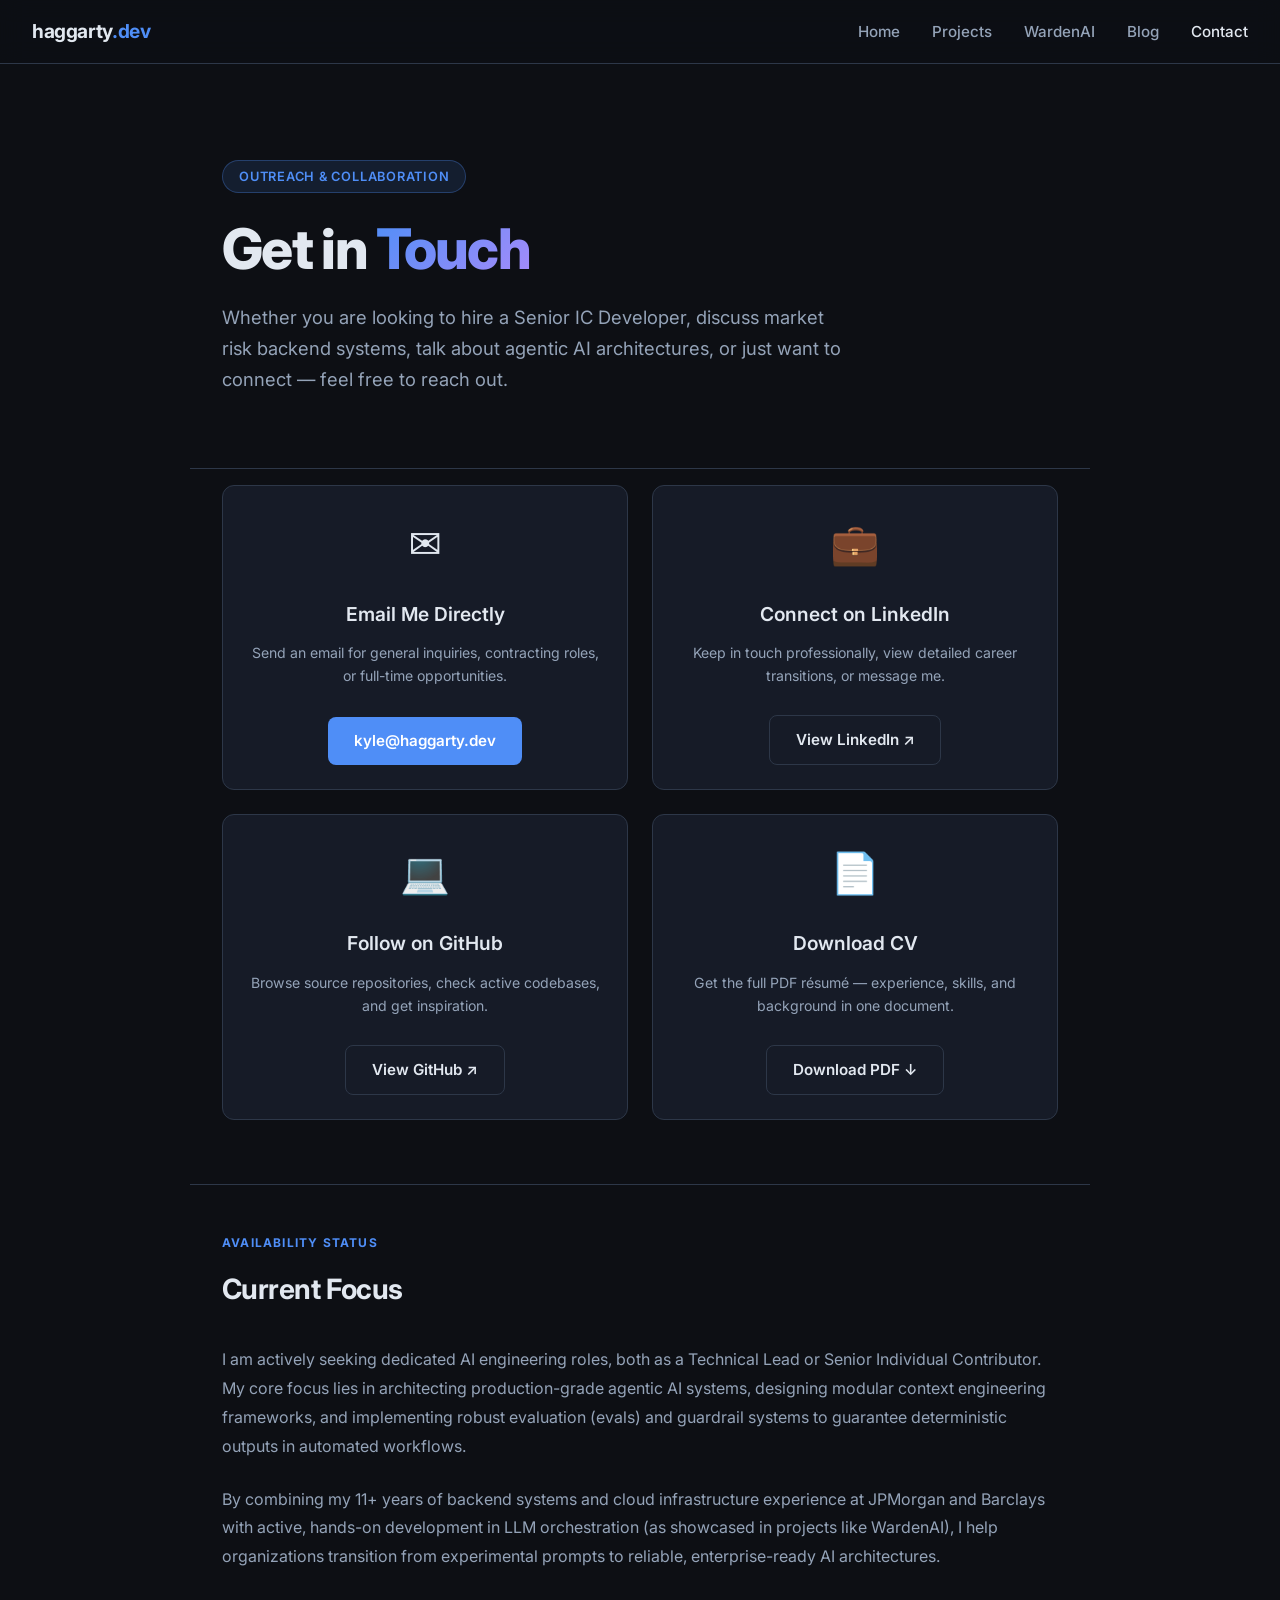
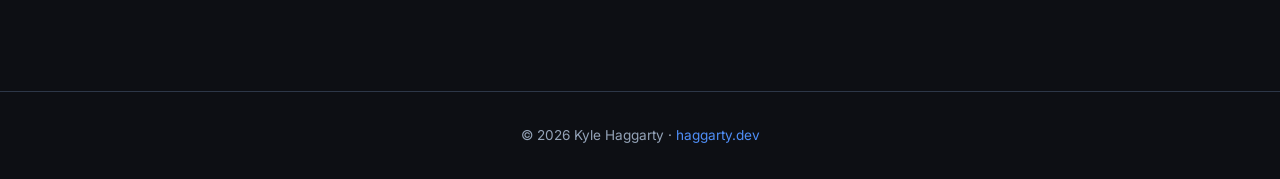
==== commit 5293bc8b: "feat: add blog section scaffolding New blog.html index (empty, posts land as they're written), Blog " ====
--- a/contact.html
+++ b/contact.html
@@ -11,6 +11,8 @@
   <link rel="preconnect" href="https://fonts.gstatic.com" crossorigin />
   <link href="https://fonts.googleapis.com/css2?family=Inter:wght@400;500;600;700;800&display=swap" rel="stylesheet" />
   <link rel="stylesheet" href="styles.css?v=20260823" />
+  <link rel="icon" type="image/svg+xml" href="favicon.svg" />
+  <link rel="apple-touch-icon" href="apple-touch-icon.png" />
 </head>
 
 <body>
@@ -22,6 +24,7 @@
       <li><a href="index.html">Home</a></li>
       <li><a href="projects.html">Projects</a></li>
       <li><a href="warden.html">WardenAI</a></li>
+      <li><a href="blog.html">Blog</a></li>
       <li><a href="contact.html" class="active">Contact</a></li>
     </ul>
   </nav>
@@ -83,7 +86,7 @@
         <div class="project-desc" style="text-align: center; margin-bottom: 1rem;">
           Get the full PDF résumé — experience, skills, and background in one document.
         </div>
-        <a href="Kyle_Haggarty_CV.pdf" target="_blank" class="btn btn-outline"
+        <a href="Kyle_Haggarty_CV.pdf" download="Kyle_Haggarty_CV.pdf" class="btn btn-outline"
           style="margin-top: auto;">Download PDF ↓</a>
       </div>
 
--- a/styles.css
+++ b/styles.css
@@ -378,6 +378,7 @@
 
 .project-links {
   display: flex;
+  align-items: center;
   gap: 0.5rem;
 }
 
@@ -820,3 +821,96 @@
 @media (max-width: 480px) {
   .value-grid { grid-template-columns: 1fr; }
 }
+
+/* ===== BLOG ===== */
+.post-meta-row {
+  display: flex;
+  align-items: center;
+  gap: 0.5rem;
+  font-family: var(--font-mono);
+  font-size: 0.78rem;
+  color: var(--muted-2);
+}
+.post-meta-row .dot { color: var(--border); }
+
+.post-card-title {
+  font-size: 1.1rem;
+  font-weight: 600;
+  color: var(--text);
+  line-height: 1.4;
+}
+.post-card-title a { color: inherit; }
+.post-card-title a:hover { color: var(--accent); }
+
+.post-empty-note {
+  color: var(--muted-2);
+  font-size: 0.9rem;
+  font-style: italic;
+}
+
+/* -- long-form post body -- */
+.post-hero .post-meta-row { margin-bottom: 1rem; }
+
+.post-body {
+  max-width: 680px;
+  margin: 0 auto;
+}
+.post-body > * + * { margin-top: 1.4rem; }
+.post-body p {
+  color: var(--text);
+  font-size: 1.02rem;
+  line-height: 1.85;
+}
+.post-body h2 {
+  font-size: 1.4rem;
+  font-weight: 700;
+  letter-spacing: -0.01em;
+  margin-top: 2.75rem;
+  color: var(--text);
+}
+.post-body h3 {
+  font-size: 1.1rem;
+  font-weight: 600;
+  margin-top: 2rem;
+  color: var(--text);
+}
+.post-body ul, .post-body ol {
+  padding-left: 1.4rem;
+  color: var(--text);
+  font-size: 1.02rem;
+  line-height: 1.8;
+}
+.post-body li { margin-bottom: 0.5rem; }
+.post-body li::marker { color: var(--accent); }
+.post-body blockquote {
+  border-left: 3px solid var(--accent);
+  padding: 0.25rem 0 0.25rem 1.25rem;
+  color: var(--muted);
+  font-size: 1.05rem;
+  font-style: italic;
+}
+.post-body pre {
+  background: var(--surface);
+  border: 1px solid var(--border);
+  border-radius: var(--radius);
+  padding: 1.25rem;
+  overflow-x: auto;
+  font-family: var(--font-mono);
+  font-size: 0.85rem;
+  line-height: 1.6;
+}
+.post-body pre code { background: none; border: none; padding: 0; }
+.post-body hr { border: none; border-top: 1px solid var(--border); margin: 2.5rem 0; }
+.post-body a { text-decoration: underline; text-underline-offset: 2px; }
+.post-body strong { color: var(--text); font-weight: 600; }
+
+.post-footer {
+  max-width: 680px;
+  margin: 3rem auto 0;
+  padding-top: 2rem;
+  border-top: 1px solid var(--border);
+  display: flex;
+  gap: 1rem;
+  flex-wrap: wrap;
+  align-items: center;
+}
